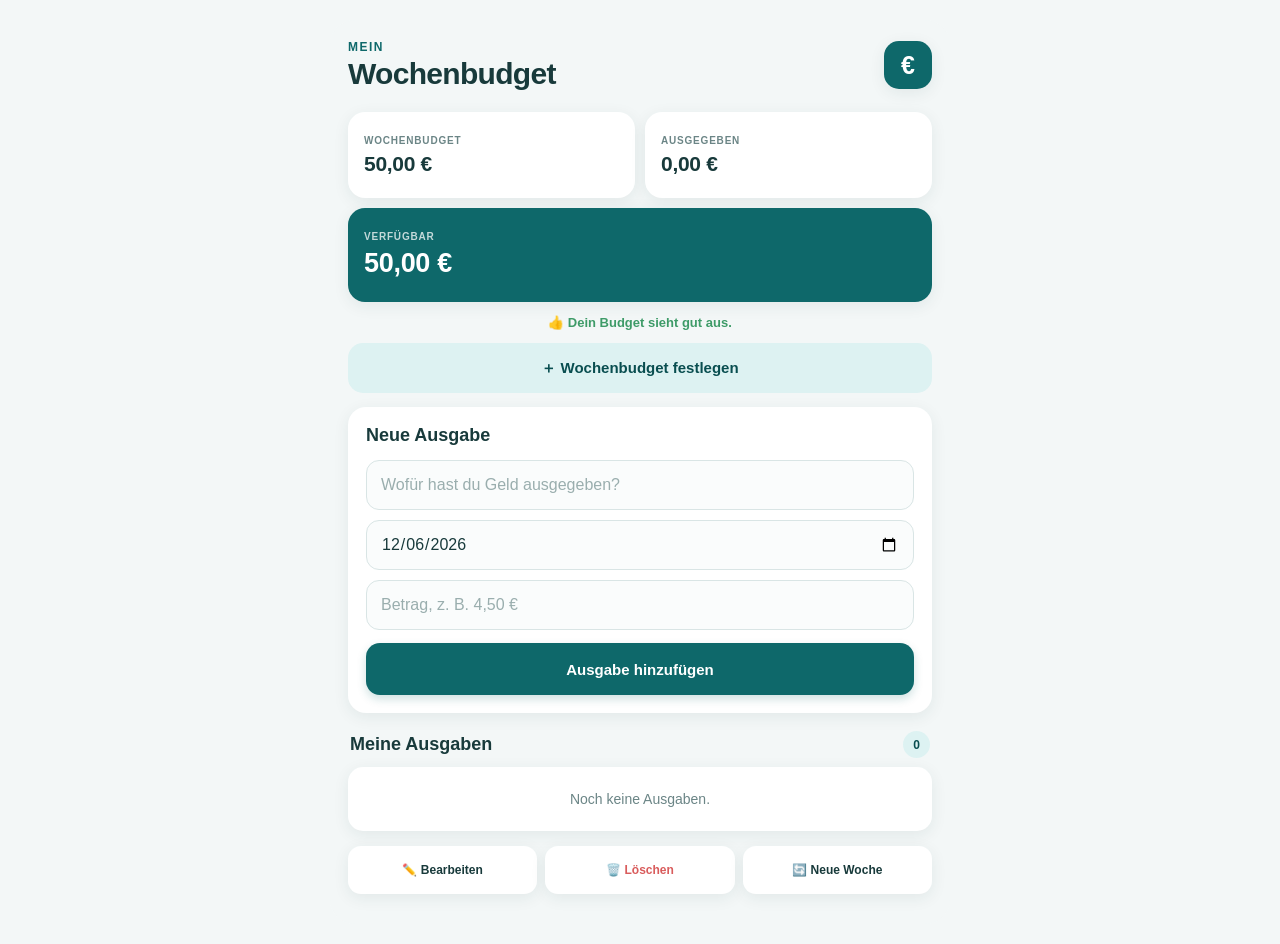
==== index.html @ fe4e7500 "Add files via upload" ====
<!DOCTYPE html>
<html lang="de">
<head>
    <meta charset="UTF-8">

    <!-- Wichtig für iPhone -->
    <meta name="viewport"
          content="width=device-width,
                   initial-scale=1.0,
                   maximum-scale=1.0,
                   user-scalable=no">

    <meta name="theme-color" content="#0E686A">

    <title>Mein Wochenbudget</title>

    <link rel="stylesheet" href="style.css">
    <link rel="manifest" href="manifest.json">
</head>

<body>

    <div class="app">

        <!-- Kopfbereich -->
        <header class="header">
            <div>
                <div class="small-title">MEIN</div>
                <h1>Wochenbudget</h1>
            </div>

            <div class="wallet-icon">
                €
            </div>
        </header>


        <!-- Übersicht -->
        <section class="overview">

            <div class="card">
                <span class="card-title">WOCHENBUDGET</span>
                <strong id="budget">50,00 €</strong>
            </div>

            <div class="card">
                <span class="card-title">AUSGEGEBEN</span>
                <strong id="ausgegeben">0,00 €</strong>
            </div>

            <div class="card available-card">
                <span class="card-title">VERFÜGBAR</span>
                <strong id="verfuegbar">50,00 €</strong>
            </div>

        </section>


        <!-- Status -->
        <div id="status" class="status">
            Dein Budget ist bereit.
        </div>


        <!-- Budget ändern -->
        <button id="budgetButton" class="main-button">
            ＋ Wochenbudget festlegen
        </button>


        <!-- Neue Ausgabe -->
        <section class="expense-card">

            <h2>Neue Ausgabe</h2>

            <input
                id="beschreibung"
                type="text"
                placeholder="Wofür hast du Geld ausgegeben?"
                autocomplete="off"
            >

            <input
                id="datum"
                type="date"
            >

            <input
                id="betrag"
                type="text"
                inputmode="decimal"
                placeholder="Betrag, z. B. 4,50 €"
                autocomplete="off"
            >

            <button id="addButton" class="add-button">
                Ausgabe hinzufügen
            </button>

        </section>


        <!-- Ausgaben -->
        <section class="expenses-section">

            <div class="section-title">
                <h2>Meine Ausgaben</h2>
                <span id="anzahlAusgaben">0</span>
            </div>

            <div id="ausgabenListe" class="expenses-list">
                <div class="empty">
                    Noch keine Ausgaben.
                </div>
            </div>

        </section>


        <!-- Aktionen -->
        <section class="actions">

            <button id="editButton" class="action-button">
                ✏️ Bearbeiten
            </button>

            <button id="deleteButton" class="action-button delete">
                🗑️ Löschen
            </button>

            <button id="newWeekButton" class="action-button">
                🔄 Neue Woche
            </button>

        </section>

    </div>


    <!-- Budget-Dialog -->
    <div id="budgetModal" class="modal hidden">

        <div class="modal-content">

            <h2>Wochenbudget</h2>

            <p>
                Wie viel möchtest du diese Woche zur Verfügung haben?
            </p>

            <input
                id="neuesBudget"
                type="text"
                inputmode="decimal"
                placeholder="z. B. 50,00 €"
            >

            <div class="modal-buttons">

                <button id="cancelBudget" class="cancel-button">
                    Abbrechen
                </button>

                <button id="saveBudget" class="confirm-button">
                    Speichern
                </button>

            </div>

        </div>

    </div>


    <!-- Bearbeiten-Dialog -->
    <div id="editModal" class="modal hidden">

        <div class="modal-content">

            <h2>Ausgabe bearbeiten</h2>

            <input
                id="editBeschreibung"
                type="text"
                placeholder="Beschreibung"
            >

            <input
                id="editDatum"
                type="date"
            >

            <input
                id="editBetrag"
                type="text"
                inputmode="decimal"
                placeholder="Betrag"
            >

            <div class="modal-buttons">

                <button id="cancelEdit" class="cancel-button">
                    Abbrechen
                </button>

                <button id="saveEdit" class="confirm-button">
                    Speichern
                </button>

            </div>

        </div>

    </div>


    <script src="app.js"></script>

</body>
</html>
---- style.css ----
* {
    box-sizing: border-box;
    margin: 0;
    padding: 0;
    -webkit-tap-highlight-color: transparent;
}

:root {
    --petrol: #0E686A;
    --petrol-dark: #094E50;
    --petrol-light: #DDF2F2;

    --background: #F3F7F7;
    --white: #FFFFFF;

    --text: #183A3B;
    --text-light: #6B8586;

    --green: #3E9B68;
    --orange: #E39A3C;
    --red: #D95C5C;

    --shadow: 0 4px 16px rgba(24, 58, 59, 0.08);
}

html {
    background: var(--background);
}

body {
    font-family:
        -apple-system,
        BlinkMacSystemFont,
        "Segoe UI",
        Roboto,
        Helvetica,
        Arial,
        sans-serif;

    background: var(--background);
    color: var(--text);

    min-height: 100vh;
    min-height: 100dvh;

    overscroll-behavior: none;
}

button,
input {
    font-family: inherit;
}

button {
    border: none;
    cursor: pointer;
    touch-action: manipulation;
}

input {
    outline: none;
}


/* =========================================
   APP
   ========================================= */

.app {
    width: 100%;
    max-width: 620px;

    margin: 0 auto;

    padding:
        calc(20px + env(safe-area-inset-top))
        18px
        calc(30px + env(safe-area-inset-bottom));

    min-height: 100vh;
}


/* =========================================
   HEADER
   ========================================= */

.header {
    display: flex;
    align-items: center;
    justify-content: space-between;

    margin-bottom: 22px;
}

.small-title {
    font-size: 12px;
    font-weight: 700;
    letter-spacing: 1.5px;

    color: var(--petrol);

    margin-bottom: 3px;
}

.header h1 {
    font-size: 30px;
    line-height: 1.1;
    font-weight: 750;

    letter-spacing: -0.7px;
}

.wallet-icon {
    width: 48px;
    height: 48px;

    border-radius: 15px;

    background: var(--petrol);

    color: white;

    display: flex;
    align-items: center;
    justify-content: center;

    font-size: 25px;
    font-weight: 700;

    box-shadow: var(--shadow);
}


/* =========================================
   ÜBERSICHT
   ========================================= */

.overview {
    display: grid;

    grid-template-columns:
        repeat(2, 1fr);

    gap: 10px;

    margin-bottom: 12px;
}

.card {
    background: var(--white);

    border-radius: 17px;

    padding: 16px;

    box-shadow: var(--shadow);

    min-height: 86px;

    display: flex;
    flex-direction: column;
    justify-content: center;
}

.card-title {
    font-size: 10px;
    font-weight: 750;

    letter-spacing: 0.8px;

    color: var(--text-light);

    margin-bottom: 6px;
}

.card strong {
    font-size: 21px;
    font-weight: 750;

    letter-spacing: -0.3px;
}

.available-card {
    grid-column: span 2;

    background: var(--petrol);

    color: white;

    min-height: 94px;
}

.available-card .card-title {
    color: rgba(255,255,255,0.75);
}

.available-card strong {
    font-size: 27px;
}


/* =========================================
   STATUS
   ========================================= */

.status {
    text-align: center;

    font-size: 13px;
    font-weight: 600;

    color: var(--text-light);

    margin: 13px 0;
}


/* =========================================
   BUTTONS
   ========================================= */

.main-button {
    width: 100%;

    min-height: 50px;

    border-radius: 15px;

    background: var(--petrol-light);
    color: var(--petrol-dark);

    font-size: 15px;
    font-weight: 700;

    margin-bottom: 14px;

    transition:
        transform 0.12s ease,
        opacity 0.12s ease;
}

.main-button:active,
.add-button:active,
.action-button:active,
.confirm-button:active,
.cancel-button:active {
    transform: scale(0.98);
}


/* =========================================
   AUSGABEN CARD
   ========================================= */

.expense-card {
    background: var(--white);

    border-radius: 18px;

    padding: 18px;

    box-shadow: var(--shadow);

    margin-bottom: 18px;
}

.expense-card h2 {
    font-size: 18px;
    margin-bottom: 14px;
}

input {
    width: 100%;

    height: 50px;

    border: 1px solid #D9E5E5;

    border-radius: 13px;

    background: #FAFCFC;

    color: var(--text);

    padding: 0 14px;

    font-size: 16px;

    margin-bottom: 10px;

    transition:
        border-color 0.15s ease,
        box-shadow 0.15s ease;
}

input:focus {
    border-color: var(--petrol);

    box-shadow:
        0 0 0 3px rgba(14,104,106,0.10);

    background: white;
}

input::placeholder {
    color: #9AAEAE;
}

.add-button {
    width: 100%;

    height: 52px;

    border-radius: 14px;

    background: var(--petrol);

    color: white;

    font-size: 15px;
    font-weight: 700;

    margin-top: 3px;

    box-shadow:
        0 4px 10px rgba(14,104,106,0.20);

    transition:
        transform 0.12s ease,
        background 0.15s ease;
}

.add-button:hover {
    background: var(--petrol-dark);
}


/* =========================================
   AUSGABEN
   ========================================= */

.expenses-section {
    margin-bottom: 15px;
}

.section-title {
    display: flex;
    align-items: center;
    justify-content: space-between;

    margin-bottom: 9px;

    padding: 0 2px;
}

.section-title h2 {
    font-size: 18px;
    font-weight: 750;
}

.section-title span {
    min-width: 27px;
    height: 27px;

    padding: 0 8px;

    border-radius: 20px;

    background: var(--petrol-light);
    color: var(--petrol-dark);

    display: flex;
    align-items: center;
    justify-content: center;

    font-size: 12px;
    font-weight: 750;
}

.expenses-list {
    display: flex;
    flex-direction: column;

    gap: 8px;
}

.expense-item {
    background: var(--white);

    border-radius: 15px;

    padding: 13px 15px;

    box-shadow: var(--shadow);

    display: flex;
    align-items: center;
    justify-content: space-between;

    min-height: 58px;

    cursor: pointer;

    transition:
        transform 0.12s ease,
        background 0.12s ease;
}

.expense-item:active {
    transform: scale(0.985);
}

.expense-item.selected {
    background: var(--petrol-light);

    outline: 2px solid var(--petrol);
}

.expense-info {
    min-width: 0;

    display: flex;
    flex-direction: column;

    gap: 3px;
}

.expense-description {
    font-size: 15px;
    font-weight: 650;

    overflow: hidden;
    text-overflow: ellipsis;
    white-space: nowrap;
}

.expense-date {
    font-size: 11px;

    color: var(--text-light);
}

.expense-amount {
    font-size: 15px;
    font-weight: 750;

    color: var(--red);

    margin-left: 12px;

    white-space: nowrap;
}

.empty {
    background: var(--white);

    border-radius: 15px;

    padding: 24px 15px;

    text-align: center;

    color: var(--text-light);

    font-size: 14px;

    box-shadow: var(--shadow);
}


/* =========================================
   AKTIONEN
   ========================================= */

.actions {
    display: grid;

    grid-template-columns:
        repeat(3, 1fr);

    gap: 8px;

    margin-top: 12px;
}

.action-button {
    min-height: 48px;

    border-radius: 13px;

    background: var(--white);

    color: var(--text);

    font-size: 12px;
    font-weight: 650;

    box-shadow: var(--shadow);

    padding: 6px;

    transition:
        transform 0.12s ease,
        background 0.12s ease;
}

.action-button.delete {
    color: var(--red);
}


/* =========================================
   MODAL
   ========================================= */

.modal {
    position: fixed;

    inset: 0;

    z-index: 1000;

    background: rgba(0,0,0,0.38);

    display: flex;
    align-items: flex-end;
    justify-content: center;

    padding:
        18px
        18px
        calc(18px + env(safe-area-inset-bottom));
}

.modal.hidden {
    display: none;
}

.modal-content {
    width: 100%;
    max-width: 580px;

    background: white;

    border-radius: 22px;

    padding: 22px 18px 18px;

    box-shadow:
        0 15px 50px rgba(0,0,0,0.18);

    animation: slideUp 0.18s ease;
}

@keyframes slideUp {
    from {
        transform: translateY(25px);
        opacity: 0;
    }

    to {
        transform: translateY(0);
        opacity: 1;
    }
}

.modal-content h2 {
    font-size: 20px;

    margin-bottom: 8px;
}

.modal-content p {
    font-size: 14px;

    color: var(--text-light);

    line-height: 1.45;

    margin-bottom: 15px;
}

.modal-buttons {
    display: grid;

    grid-template-columns:
        1fr 1fr;

    gap: 9px;
}

.cancel-button,
.confirm-button {
    height: 50px;

    border-radius: 13px;

    font-size: 14px;
    font-weight: 700;
}

.cancel-button {
    background: #EEF3F3;

    color: var(--text);
}

.confirm-button {
    background: var(--petrol);

    color: white;
}


/* =========================================
   DESKTOP
   ========================================= */

@media (min-width: 700px) {

    body {
        padding-top: 20px;
        padding-bottom: 20px;
    }

    .app {
        background: var(--background);

        border-radius: 25px;
    }

    .modal {
        align-items: center;
    }

    .modal-content {
        border-radius: 22px;
    }
}


/* =========================================
   KLEINE IPHONES
   ========================================= */

@media (max-width: 380px) {

    .app {
        padding-left: 13px;
        padding-right: 13px;
    }

    .header h1 {
        font-size: 27px;
    }

    .card {
        padding: 13px;
    }

    .card strong {
        font-size: 19px;
    }

    .available-card strong {
        font-size: 25px;
    }

    .action-button {
        font-size: 11px;
    }
}
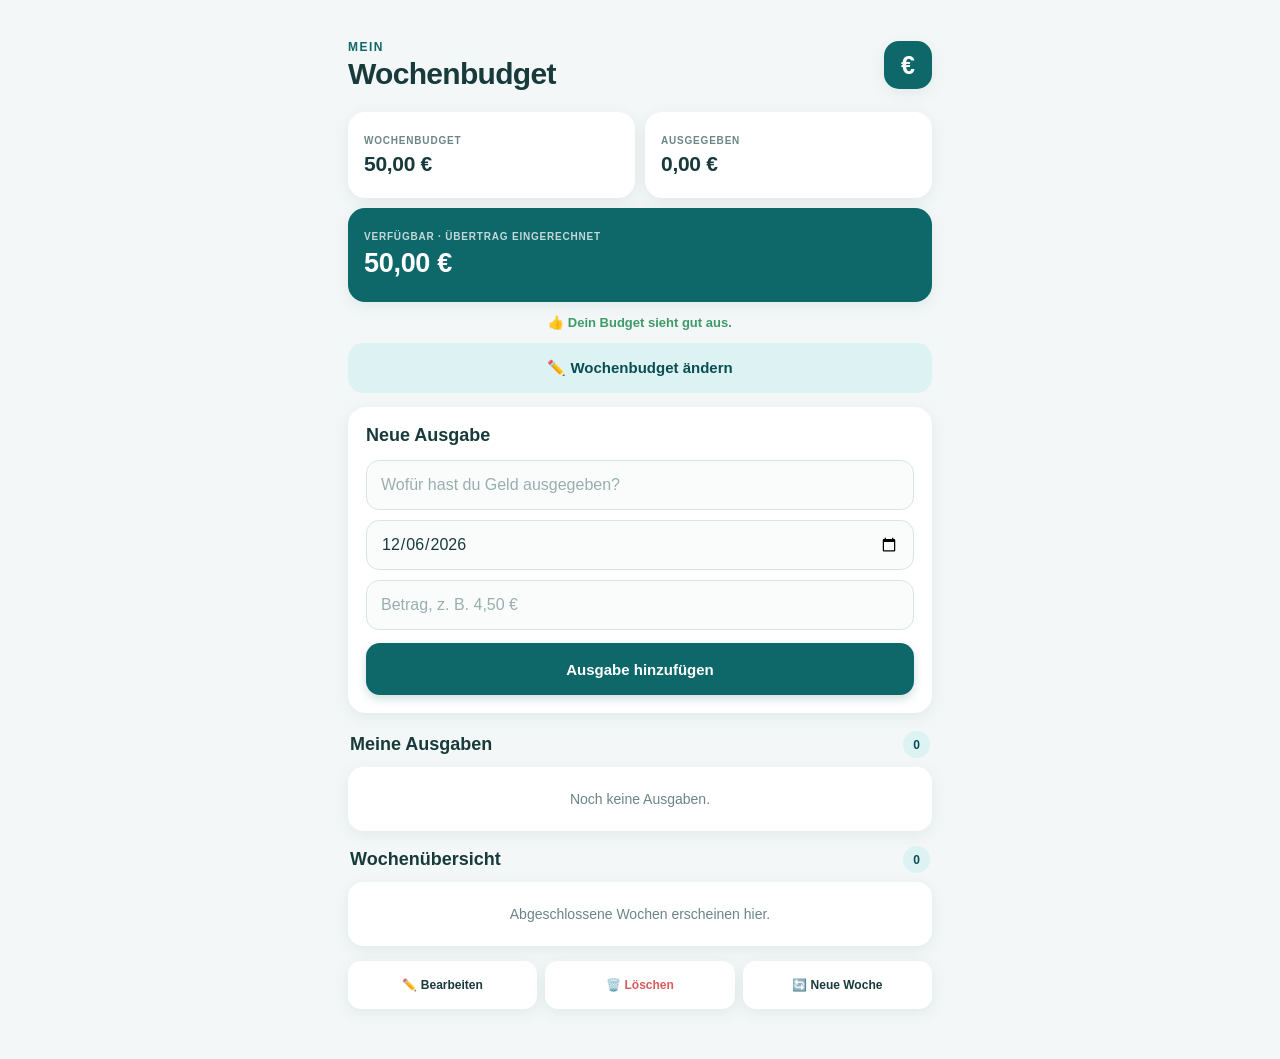
==== commit fe8b24e6: "Add files via upload" ====
--- a/index.html
+++ b/index.html
@@ -49,7 +49,7 @@
             </div>
 
             <div class="card available-card">
-                <span class="card-title">VERFÜGBAR</span>
+                <span class="card-title">VERFÜGBAR · ÜBERTRAG EINGERECHNET</span>
                 <strong id="verfuegbar">50,00 €</strong>
             </div>
 
@@ -64,7 +64,7 @@
 
         <!-- Budget ändern -->
         <button id="budgetButton" class="main-button">
-            ＋ Wochenbudget festlegen
+            ✏️ Wochenbudget ändern
         </button>
 
 
@@ -117,6 +117,19 @@
         </section>
 
 
+        <!-- Abgeschlossene Wochen -->
+        <section class="history-section">
+            <div class="section-title">
+                <h2>Wochenübersicht</h2>
+                <span id="anzahlWochen">0</span>
+            </div>
+
+            <div id="wochenListe" class="week-history-list">
+                <div class="empty">Abgeschlossene Wochen erscheinen hier.</div>
+            </div>
+        </section>
+
+
         <!-- Aktionen -->
         <section class="actions">
 
@@ -137,6 +150,19 @@
     </div>
 
 
+    <!-- Übersicht nach dem Wochenwechsel -->
+    <div id="weekSummaryModal" class="modal hidden">
+        <div class="modal-content">
+            <h2>Woche abgeschlossen</h2>
+            <p id="weekSummaryText"></p>
+            <div id="weekSummaryExpenses" class="week-summary-expenses"></div>
+            <div class="modal-buttons single-button">
+                <button id="closeWeekSummary" class="confirm-button">Weiter</button>
+            </div>
+        </div>
+    </div>
+
+
     <!-- Budget-Dialog -->
     <div id="budgetModal" class="modal hidden">
 
@@ -145,13 +171,14 @@
             <h2>Wochenbudget</h2>
 
             <p>
-                Wie viel möchtest du diese Woche zur Verfügung haben?
+                Wie hoch soll dein Wochenbudget sein? Ein Restbetrag wird addiert, ein Fehlbetrag aus der Vorwoche abgezogen.
             </p>
 
             <input
                 id="neuesBudget"
                 type="text"
                 inputmode="decimal"
+                aria-label="Neues Wochenbudget in Euro"
                 placeholder="z. B. 50,00 €"
             >
 
@@ -214,7 +241,7 @@
     </div>
 
 
-    <script src="app.js"></script>
+    <script src="app.js?v=20261010-1230"></script>
 
 </body>
-</html>+</html>
--- a/style.css
+++ b/style.css
@@ -344,6 +344,86 @@
     margin-bottom: 15px;
 }
 
+.history-section {
+    margin-bottom: 15px;
+}
+
+.week-history-list {
+    display: flex;
+    flex-direction: column;
+    gap: 8px;
+}
+
+.week-history-item {
+    background: var(--white);
+    border-radius: 15px;
+    padding: 13px 15px;
+    box-shadow: var(--shadow);
+}
+
+.week-history-item summary {
+    cursor: pointer;
+    font-size: 14px;
+    font-weight: 700;
+}
+
+.week-history-totals {
+    color: var(--text-light);
+    font-size: 12px;
+    line-height: 1.6;
+    flex: 1;
+}
+
+.week-history-controls {
+    display: flex;
+    align-items: flex-start;
+    justify-content: space-between;
+    gap: 10px;
+    margin-top: 9px;
+}
+
+.delete-week-button {
+    flex: 0 0 auto;
+    min-height: 34px;
+    padding: 0 10px;
+    border-radius: 10px;
+    background: #FFF0F0;
+    color: var(--red);
+    font-size: 12px;
+    font-weight: 700;
+}
+
+.week-history-expenses,
+.week-summary-expenses {
+    margin-top: 9px;
+    border-top: 1px solid #E7EEEE;
+    padding-top: 7px;
+}
+
+.week-history-expense,
+.week-summary-expense {
+    display: flex;
+    justify-content: space-between;
+    gap: 12px;
+    padding: 5px 0;
+    font-size: 13px;
+}
+
+.week-history-expense span:first-child,
+.week-summary-expense span:first-child {
+    min-width: 0;
+    overflow-wrap: anywhere;
+}
+
+.week-summary-expenses:empty {
+    display: none;
+}
+
+.single-button {
+    grid-template-columns: 1fr;
+    margin-top: 16px;
+}
+
 .section-title {
     display: flex;
     align-items: center;
